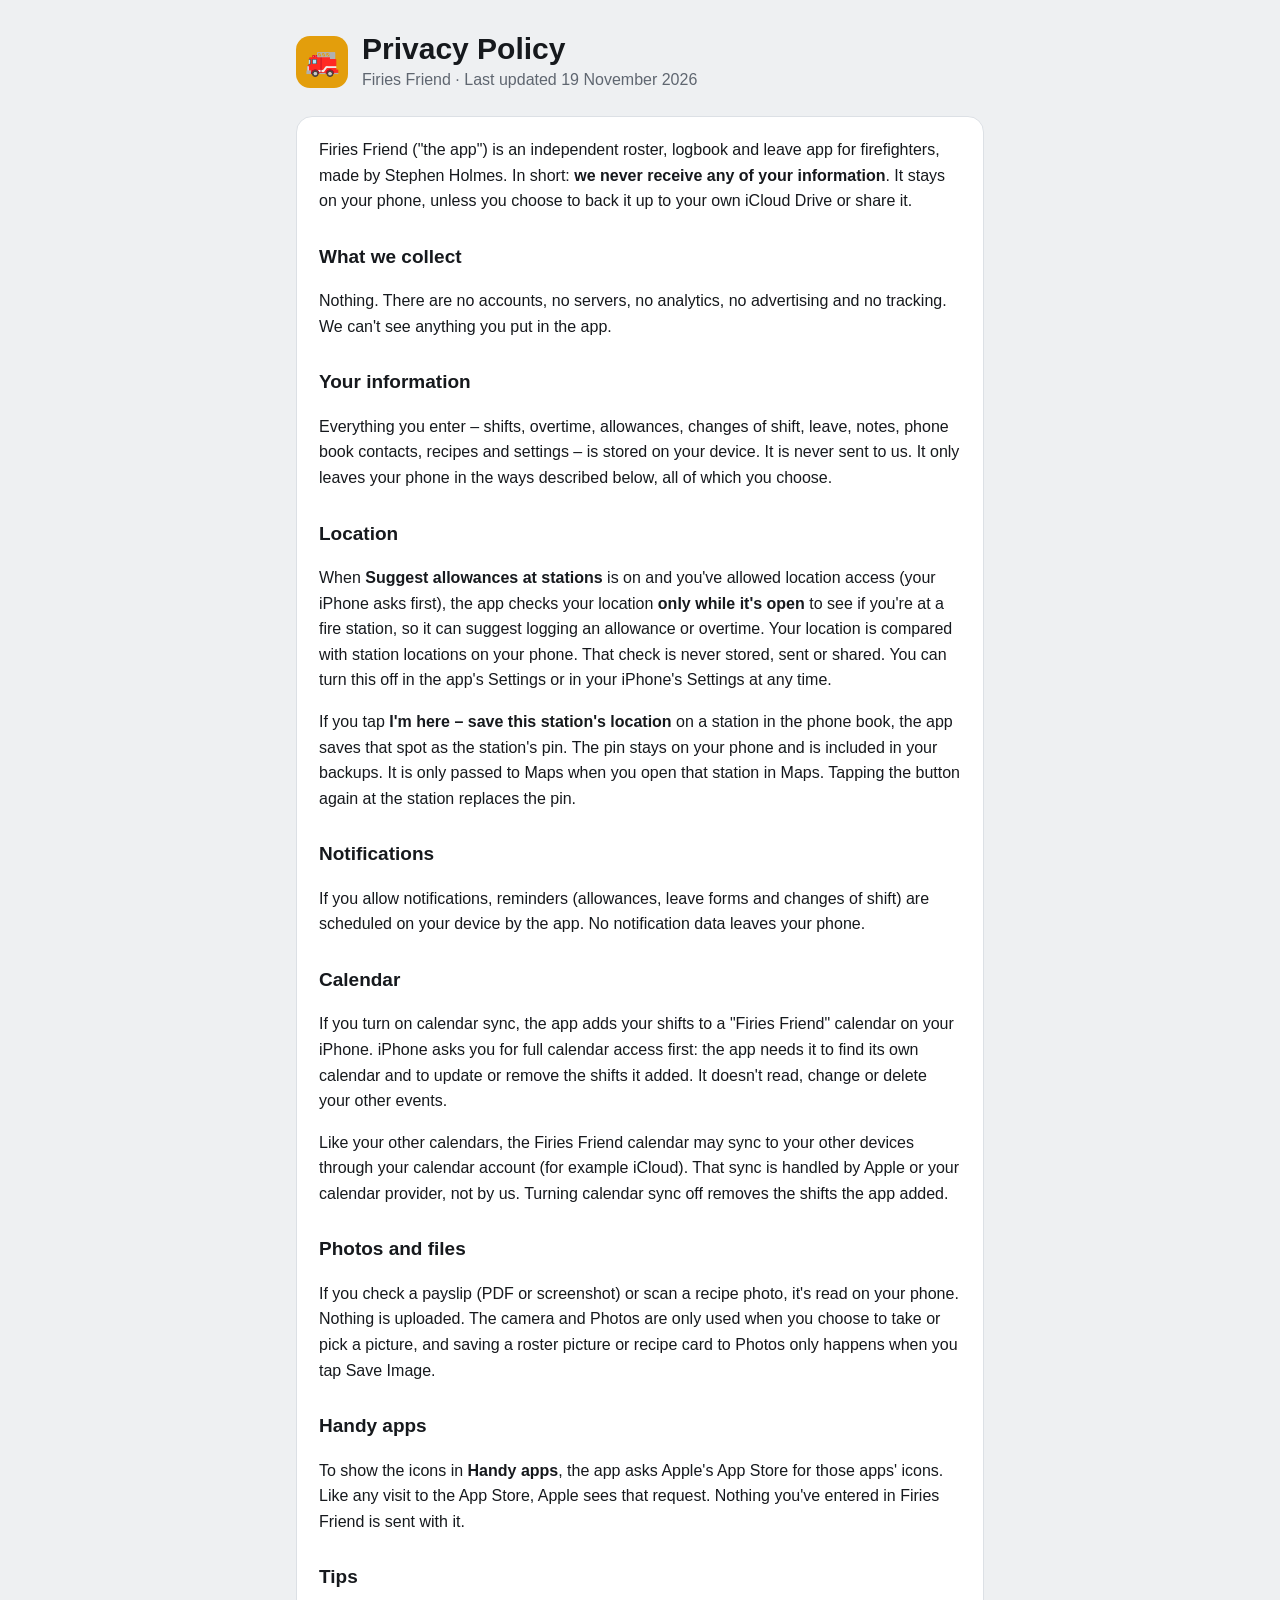
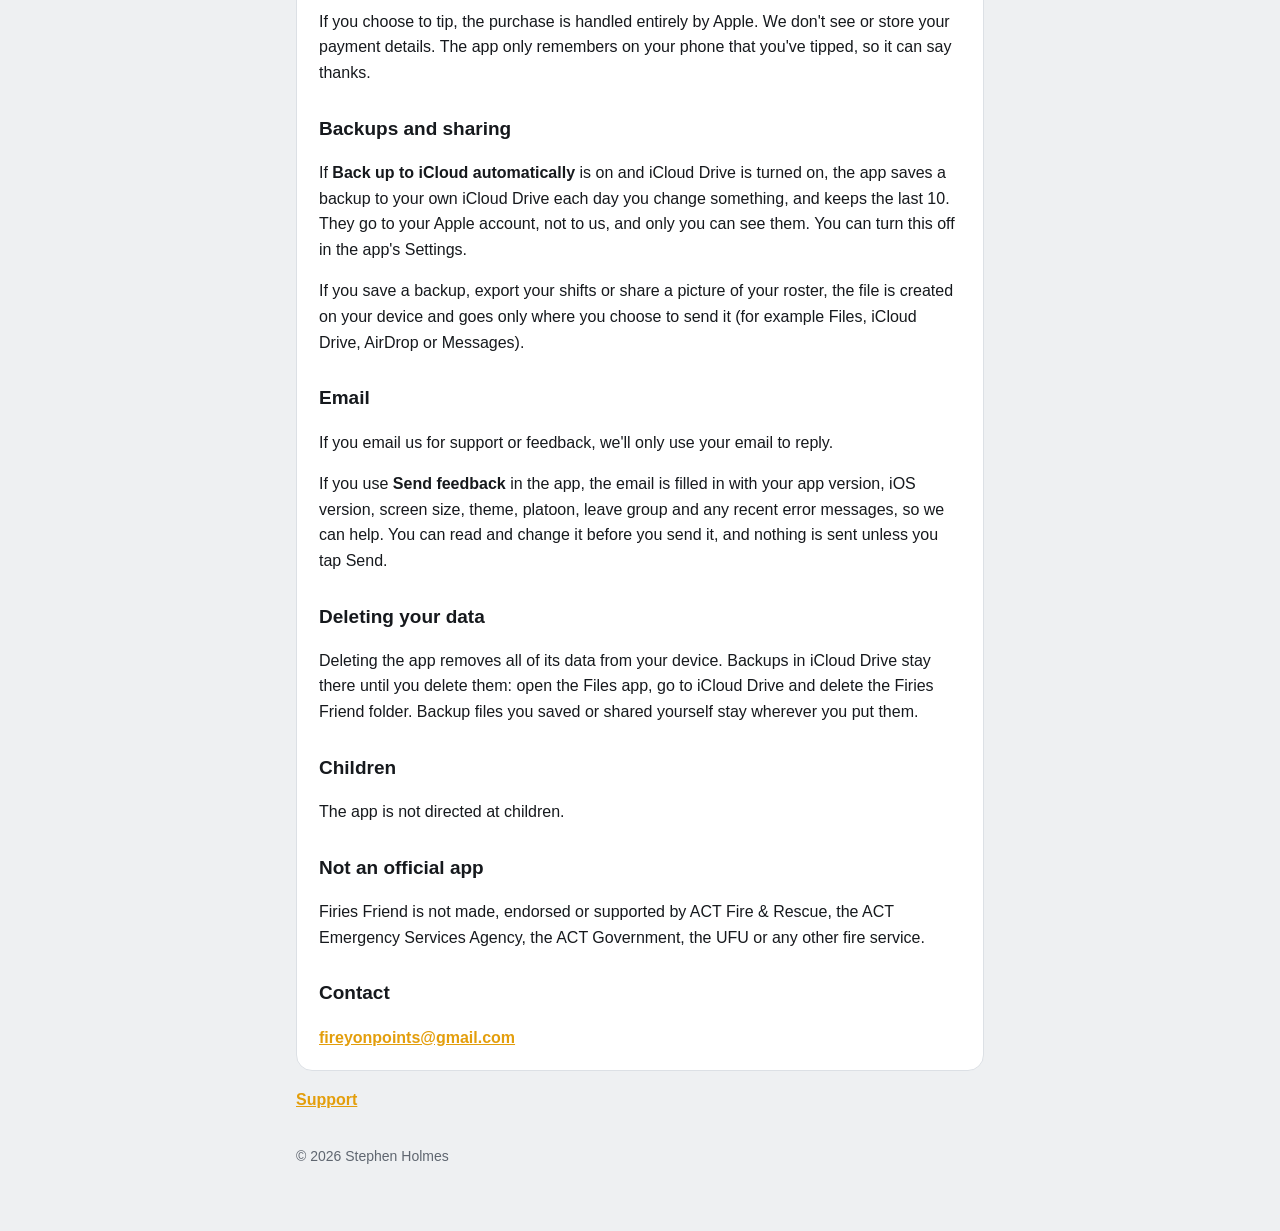
==== privacy.html @ 706c0bd4 "Add files via upload" ====
<!doctype html>
<html lang="en-AU"><head><meta charset="utf-8"><meta name="viewport" content="width=device-width,initial-scale=1">
<title>Firies Friend – Privacy Policy</title><meta name="description" content="Privacy policy for the Firies Friend app.">
<link rel="stylesheet" href="style.css"></head>
<body><main>
<header><div class="ic" aria-hidden="true">🚒</div><div><h1>Privacy Policy</h1><p class="sub">Firies Friend · Last updated 19 November 2026</p></div></header>

<div class="card">
<p style="margin-top:0">Firies Friend ("the app") is an independent roster, logbook and leave app for firefighters, made by Stephen Holmes. In short: <b>we never receive any of your information</b>. It stays on your phone, unless you choose to back it up to your own iCloud Drive or share it.</p>

<h2>What we collect</h2>
<p>Nothing. There are no accounts, no servers, no analytics, no advertising and no tracking. We can't see anything you put in the app.</p>

<h2>Your information</h2>
<p>Everything you enter – shifts, overtime, allowances, changes of shift, leave, notes, phone book contacts, recipes and settings – is stored on your device. It is never sent to us. It only leaves your phone in the ways described below, all of which you choose.</p>

<h2>Location</h2>
<p>When <b>Suggest allowances at stations</b> is on and you've allowed location access (your iPhone asks first), the app checks your location <b>only while it's open</b> to see if you're at a fire station, so it can suggest logging an allowance or overtime. Your location is compared with station locations on your phone. That check is never stored, sent or shared. You can turn this off in the app's Settings or in your iPhone's Settings at any time.</p>
<p>If you tap <b>I'm here – save this station's location</b> on a station in the phone book, the app saves that spot as the station's pin. The pin stays on your phone and is included in your backups. It is only passed to Maps when you open that station in Maps. Tapping the button again at the station replaces the pin.</p>

<h2>Notifications</h2>
<p>If you allow notifications, reminders (allowances, leave forms and changes of shift) are scheduled on your device by the app. No notification data leaves your phone.</p>

<h2>Calendar</h2>
<p>If you turn on calendar sync, the app adds your shifts to a "Firies Friend" calendar on your iPhone. iPhone asks you for full calendar access first: the app needs it to find its own calendar and to update or remove the shifts it added. It doesn't read, change or delete your other events.</p>
<p>Like your other calendars, the Firies Friend calendar may sync to your other devices through your calendar account (for example iCloud). That sync is handled by Apple or your calendar provider, not by us. Turning calendar sync off removes the shifts the app added.</p>

<h2>Photos and files</h2>
<p>If you check a payslip (PDF or screenshot) or scan a recipe photo, it's read on your phone. Nothing is uploaded. The camera and Photos are only used when you choose to take or pick a picture, and saving a roster picture or recipe card to Photos only happens when you tap Save Image.</p>

<h2>Handy apps</h2>
<p>To show the icons in <b>Handy apps</b>, the app asks Apple's App Store for those apps' icons. Like any visit to the App Store, Apple sees that request. Nothing you've entered in Firies Friend is sent with it.</p>

<h2>Tips</h2>
<p>If you choose to tip, the purchase is handled entirely by Apple. We don't see or store your payment details. The app only remembers on your phone that you've tipped, so it can say thanks.</p>

<h2>Backups and sharing</h2>
<p>If <b>Back up to iCloud automatically</b> is on and iCloud Drive is turned on, the app saves a backup to your own iCloud Drive each day you change something, and keeps the last 10. They go to your Apple account, not to us, and only you can see them. You can turn this off in the app's Settings.</p>
<p>If you save a backup, export your shifts or share a picture of your roster, the file is created on your device and goes only where you choose to send it (for example Files, iCloud Drive, AirDrop or Messages).</p>

<h2>Email</h2>
<p>If you email us for support or feedback, we'll only use your email to reply.</p>
<p>If you use <b>Send feedback</b> in the app, the email is filled in with your app version, iOS version, screen size, theme, platoon, leave group and any recent error messages, so we can help. You can read and change it before you send it, and nothing is sent unless you tap Send.</p>

<h2>Deleting your data</h2>
<p>Deleting the app removes all of its data from your device. Backups in iCloud Drive stay there until you delete them: open the Files app, go to iCloud Drive and delete the Firies Friend folder. Backup files you saved or shared yourself stay wherever you put them.</p>

<h2>Children</h2>
<p>The app is not directed at children.</p>

<h2>Not an official app</h2>
<p>Firies Friend is not made, endorsed or supported by ACT Fire &amp; Rescue, the ACT Emergency Services Agency, the ACT Government, the UFU or any other fire service.</p>

<h2>Contact</h2>
<p style="margin-bottom:0"><a href="mailto:fireyonpoints@gmail.com?subject=Firies%20Friend%20privacy">fireyonpoints@gmail.com</a></p>
</div>
<nav><a href="index.html">Support</a></nav>
<footer>© 2026 Stephen Holmes</footer>
</main></body></html>
---- style.css ----
:root{--bg:#EEF0F2;--card:#fff;--ink:#16191D;--muted:#5F6670;--line:#DCE0E5;--accent:#E39E0C}
@media (prefers-color-scheme:dark){:root{--bg:#121417;--card:#1B1E22;--ink:#EEF0F2;--muted:#A3AAB3;--line:#2B3036}}
*{box-sizing:border-box}body{margin:0;background:var(--bg);color:var(--ink);font:16px/1.6 -apple-system,BlinkMacSystemFont,"Segoe UI",Roboto,sans-serif}
main{max-width:720px;margin:0 auto;padding:32px 16px 64px}
header{display:flex;align-items:center;gap:14px;margin-bottom:24px}header .ic{width:52px;height:52px;border-radius:14px;background:var(--accent);display:grid;place-items:center;font-size:28px}
h1{font-size:30px;line-height:1.15;margin:0}h2{font-size:19px;margin:28px 0 6px}
.card{background:var(--card);border:1px solid var(--line);border-radius:16px;padding:20px 22px;margin-bottom:16px}
.sub{color:var(--muted);margin:0}a{color:var(--accent);font-weight:600}
.btn{display:inline-block;background:var(--accent);color:#16191D;text-decoration:none;padding:12px 20px;border-radius:12px;font-weight:700}
nav{display:flex;gap:16px;margin-top:8px}footer{color:var(--muted);font-size:14px;margin-top:32px}
ul{padding-left:20px}li{margin:4px 0}
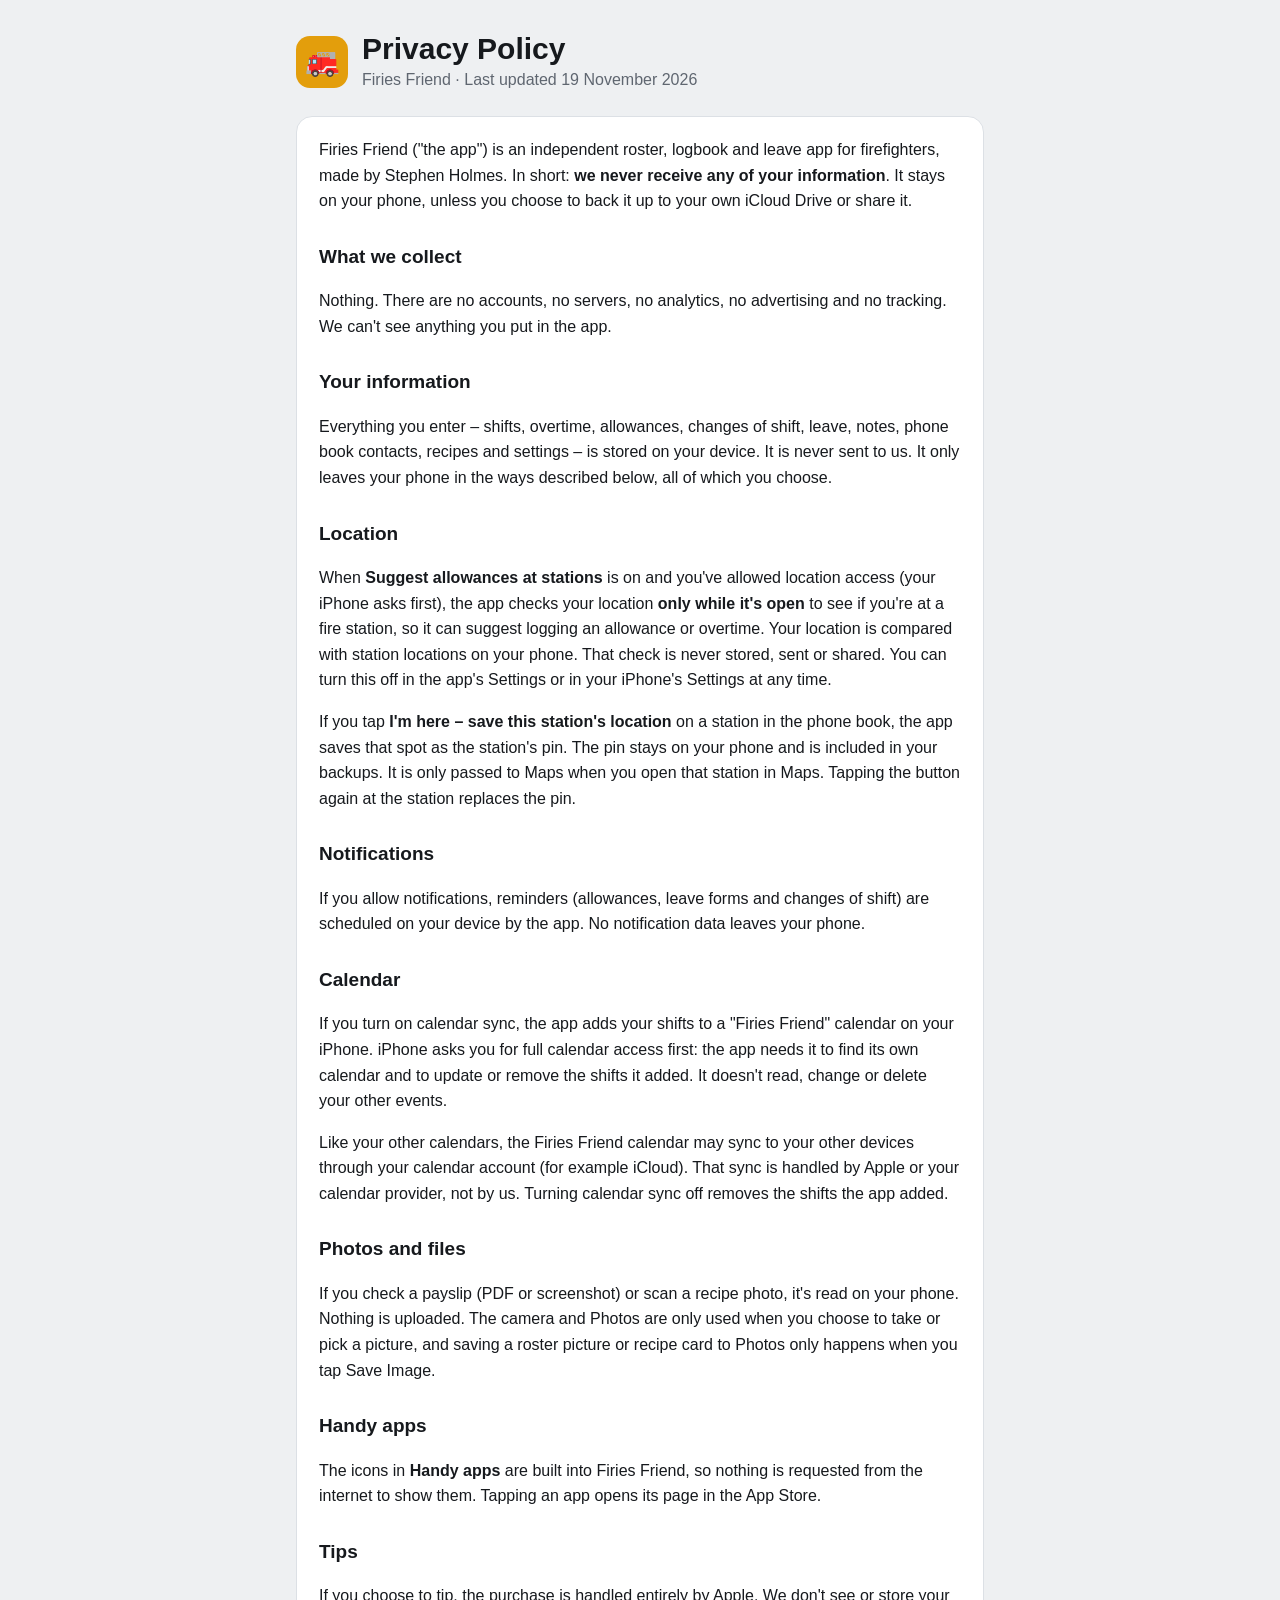
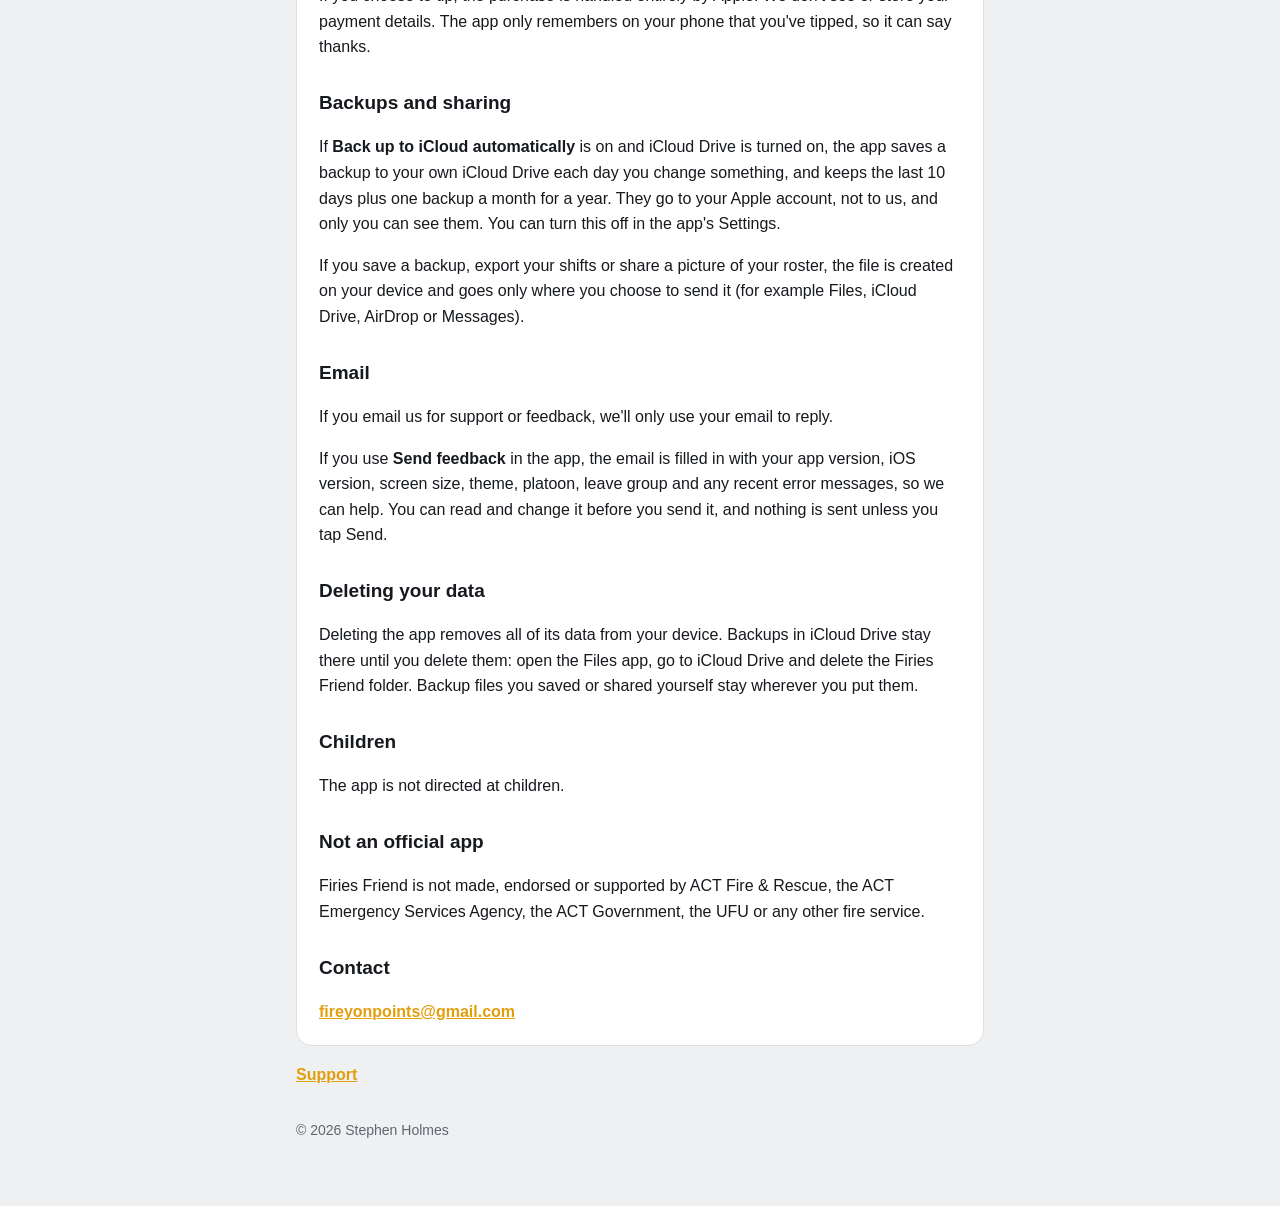
==== commit 47d70f07: "Add files via upload" ====
--- a/privacy.html
+++ b/privacy.html
@@ -29,13 +29,13 @@
 <p>If you check a payslip (PDF or screenshot) or scan a recipe photo, it's read on your phone. Nothing is uploaded. The camera and Photos are only used when you choose to take or pick a picture, and saving a roster picture or recipe card to Photos only happens when you tap Save Image.</p>
 
 <h2>Handy apps</h2>
-<p>To show the icons in <b>Handy apps</b>, the app asks Apple's App Store for those apps' icons. Like any visit to the App Store, Apple sees that request. Nothing you've entered in Firies Friend is sent with it.</p>
+<p>The icons in <b>Handy apps</b> are built into Firies Friend, so nothing is requested from the internet to show them. Tapping an app opens its page in the App Store.</p>
 
 <h2>Tips</h2>
 <p>If you choose to tip, the purchase is handled entirely by Apple. We don't see or store your payment details. The app only remembers on your phone that you've tipped, so it can say thanks.</p>
 
 <h2>Backups and sharing</h2>
-<p>If <b>Back up to iCloud automatically</b> is on and iCloud Drive is turned on, the app saves a backup to your own iCloud Drive each day you change something, and keeps the last 10. They go to your Apple account, not to us, and only you can see them. You can turn this off in the app's Settings.</p>
+<p>If <b>Back up to iCloud automatically</b> is on and iCloud Drive is turned on, the app saves a backup to your own iCloud Drive each day you change something, and keeps the last 10 days plus one backup a month for a year. They go to your Apple account, not to us, and only you can see them. You can turn this off in the app's Settings.</p>
 <p>If you save a backup, export your shifts or share a picture of your roster, the file is created on your device and goes only where you choose to send it (for example Files, iCloud Drive, AirDrop or Messages).</p>
 
 <h2>Email</h2>
